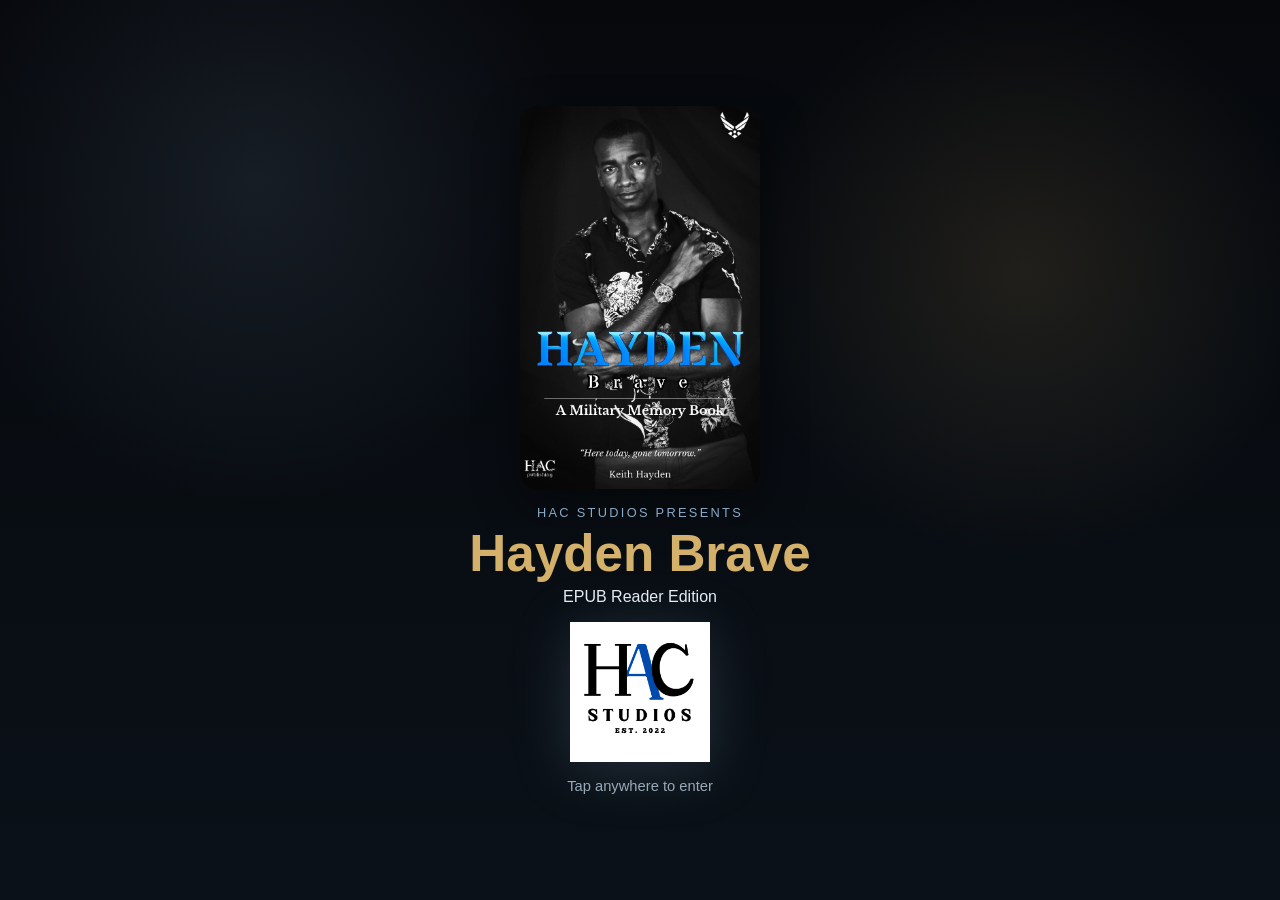
==== index.html @ 12d300ed "Initial commit" ====
<!DOCTYPE html>
<html lang="en">
<head>
    <meta charset="UTF-8">
    <meta name="viewport" content="width=device-width, initial-scale=1.0, maximum-scale=1.0, user-scalable=no">
    <meta name="theme-color" content="#0e141b">
    <title>Hayden Brave | eReader</title>
    <link rel="stylesheet" href="style.css">
</head>
<body class="theme-dark">
    <div id="dev-splash" class="dev-splash" role="button" aria-label="Dismiss splash screen">
        <div class="dev-splash-inner">
            <img src="assets/hayden-brave-cover.jpg" alt="Hayden Brave cover" class="splash-cover">
            <div class="splash-text-block">
                <p class="splash-kicker">HAC Studios presents</p>
                <h1 class="splash-title">Hayden Brave</h1>
                <p class="splash-subtitle">EPUB Reader Edition</p>
            </div>
            <div class="dev-logo-mark">
                <img src="assets/HAC_studios_logo_2026.png" alt="HAC Studios logo" class="dev-logo-img">
            </div>
            <p class="splash-hint">Tap anywhere to enter</p>
        </div>
    </div>

    <div id="app-container">
        <nav id="hud-top" class="hud-element" aria-label="Reader controls">
            <button id="menu-btn" type="button" aria-controls="side-menu" aria-expanded="false">Contents</button>
            <span class="book-title">Hayden Brave</span>

            <div class="hud-controls">
                <div id="font-controls" class="control-group" aria-label="Font size controls">
                    <button id="font-decrease" type="button" onclick="changeFontSize(-1)">A-</button>
                    <button id="font-increase" type="button" onclick="changeFontSize(1)">A+</button>
                </div>

                <div id="theme-controls" class="control-group" aria-label="Theme controls">
                    <button type="button" data-theme="light">Light</button>
                    <button type="button" data-theme="sepia">Sepia</button>
                    <button type="button" data-theme="dark">Dark</button>
                </div>

                <div id="window-controls" class="control-group" aria-label="Window controls">
                    <button id="fullscreen-btn" type="button" aria-pressed="false" title="Toggle fullscreen">Fullscreen</button>
                </div>
            </div>
        </nav>

        <aside id="side-menu" class="closed" aria-label="Table of Contents">
            <div class="side-menu-header">
                <h2>Table of Contents</h2>
                <button id="menu-close-btn" type="button" aria-label="Close table of contents">Close</button>
            </div>
            <ul id="toc-list"></ul>
        </aside>

        <div id="viewer" aria-label="Book reader"></div>

        <nav id="hud-bottom" class="hud-element" aria-label="Reading status">
            <div class="hud-left">
                <span id="location-indicator">Opening Hayden Brave...</span>
            </div>
            <div class="hud-right">
                <span id="hud-hint">Tap center for controls</span>
            </div>
        </nav>
    </div>

    <script src="assets/vendor/jszip.min.js"></script>
    <script src="assets/vendor/epub.min.js"></script>
    <script src="assets/vendor/hammer.min.js"></script>
    <script src="app.js"></script>
</body>
</html>
---- style.css ----
:root {
    --bg: #0b1117;
    --panel: rgba(13, 19, 27, 0.95);
    --panel-border: rgba(152, 176, 194, 0.28);
    --text-main: #e7edf4;
    --text-muted: #9aa9b8;
    --accent-brass: #d4b16a;
    --accent-steel: #89a8c6;
    --shadow-strong: 0 20px 60px rgba(0, 0, 0, 0.45);
}

html,
body {
    margin: 0;
    width: 100%;
    height: 100%;
}

body {
    background:
        radial-gradient(circle at top, rgba(115, 145, 169, 0.12), transparent 28%),
        linear-gradient(180deg, #0e141b 0%, #070a0e 100%);
    color: var(--text-main);
    font-family: "Segoe UI", Tahoma, Geneva, Verdana, sans-serif;
    overflow: hidden;
    touch-action: none;
}

#app-container {
    position: relative;
    width: 100vw;
    height: 100vh;
}

#viewer {
    position: relative;
    z-index: 1;
    width: 100%;
    height: 100%;
}

#viewer iframe {
    position: absolute;
    inset: 0;
    z-index: 1;
}

.hud-element {
    position: fixed !important;
    left: 0 !important;
    width: 100% !important;
    min-height: 68px !important;
    padding: 0 18px;
    box-sizing: border-box;
    display: flex !important;
    align-items: center;
    justify-content: space-between;
    gap: 16px;
    background: var(--panel) !important;
    color: var(--text-main) !important;
    border-color: var(--panel-border);
    z-index: 2147483647 !important;
    pointer-events: none;
    transition: transform 0.28s ease, opacity 0.28s ease;
    will-change: transform;
    backdrop-filter: blur(14px);
}

.hud-element.visible {
    transform: translateY(0) !important;
    opacity: 1 !important;
    pointer-events: auto !important;
}

#hud-top {
    top: 0;
    transform: translateY(-100%);
    border-bottom: 1px solid var(--panel-border);
}

#hud-bottom {
    bottom: 0;
    transform: translateY(100%);
    border-top: 1px solid var(--panel-border);
}

.book-title {
    flex: 1;
    min-width: 0;
    font-size: 1rem;
    font-weight: 700;
    letter-spacing: 0.08em;
    text-transform: uppercase;
    text-align: center;
}

.hud-controls {
    display: flex;
    align-items: center;
    gap: 10px;
}

.control-group {
    display: flex;
    align-items: center;
    gap: 8px;
}

button {
    border: 1px solid currentColor;
    border-radius: 999px;
    background: transparent;
    color: inherit;
    padding: 8px 12px;
    font: inherit;
    cursor: pointer;
}

button:hover,
button:focus-visible {
    background: rgba(255, 255, 255, 0.08);
    outline: none;
}

#menu-btn,
#fullscreen-btn {
    flex-shrink: 0;
}

#side-menu {
    position: fixed;
    top: 0;
    left: 0;
    z-index: 30;
    width: min(320px, 84vw);
    height: 100%;
    transform: translateX(-100%);
    transition: transform 0.3s ease;
    background:
        linear-gradient(180deg, rgba(9, 14, 19, 0.97) 0%, rgba(17, 24, 31, 0.97) 100%);
    color: var(--text-main);
    border-right: 1px solid rgba(137, 168, 198, 0.24);
    box-shadow: var(--shadow-strong);
    padding: 18px 18px 112px;
    box-sizing: border-box;
    overflow-y: auto;
    -webkit-overflow-scrolling: touch;
    touch-action: pan-y;
}

#side-menu.open {
    transform: translateX(0);
}

.side-menu-header {
    display: flex;
    align-items: center;
    justify-content: space-between;
    gap: 12px;
    margin-bottom: 14px;
}

.side-menu-header h2 {
    margin: 0;
    font-size: 1rem;
    letter-spacing: 0.08em;
    text-transform: uppercase;
}

#toc-list {
    list-style: none;
    margin: 0;
    padding: 0;
}

#toc-list li {
    margin: 0;
}

#toc-list button {
    width: 100%;
    border: 0;
    border-radius: 10px;
    padding: 12px 12px 12px calc(12px + (var(--toc-depth, 0) * 14px));
    text-align: left;
    color: inherit;
    line-height: 1.35;
}

#toc-list button:hover,
#toc-list button:focus-visible {
    background: rgba(255, 255, 255, 0.08);
}

.hud-left,
.hud-right {
    display: flex;
    align-items: center;
    gap: 10px;
}

#location-indicator {
    font-weight: 600;
}

#hud-hint {
    color: var(--text-muted);
    font-size: 0.92rem;
}

#dev-splash {
    position: fixed;
    inset: 0;
    z-index: 9999999;
    display: flex;
    align-items: center;
    justify-content: center;
    padding: 24px;
    box-sizing: border-box;
    background:
        radial-gradient(circle at 20% 20%, rgba(137, 168, 198, 0.12), transparent 26%),
        radial-gradient(circle at 80% 30%, rgba(212, 177, 106, 0.12), transparent 24%),
        linear-gradient(180deg, #06080c 0%, #0a1118 100%);
    opacity: 1;
    pointer-events: auto;
    transition: opacity 0.36s ease, transform 0.36s ease;
}

.dev-splash-inner {
    width: min(460px, 100%);
    display: flex;
    flex-direction: column;
    align-items: center;
    gap: 16px;
    text-align: center;
    transform: translateY(0);
    transition: transform 0.36s ease;
}

.splash-cover {
    width: min(240px, 54vw);
    border-radius: 16px;
    box-shadow: 0 18px 46px rgba(0, 0, 0, 0.45);
}

.splash-text-block {
    display: flex;
    flex-direction: column;
    gap: 8px;
}

.splash-kicker,
.splash-subtitle,
.splash-hint {
    margin: 0;
}

.splash-kicker {
    color: var(--accent-steel);
    letter-spacing: 0.18em;
    text-transform: uppercase;
    font-size: 0.8rem;
}

.splash-title {
    margin: 0;
    color: var(--accent-brass);
    font-size: clamp(2rem, 6vw, 3.2rem);
    line-height: 1;
}

.splash-subtitle {
    color: var(--text-main);
    font-size: 1rem;
}

.dev-logo-img {
    width: min(140px, 36vw);
    height: auto;
    display: block;
    filter: drop-shadow(0 8px 28px rgba(137, 168, 198, 0.2));
}

.splash-hint {
    color: var(--text-muted);
    font-size: 0.92rem;
}

#dev-splash.splash-hidden {
    opacity: 0;
    transform: scale(0.985);
    pointer-events: none;
}

body.splash-active .hud-element {
    visibility: hidden !important;
    pointer-events: none !important;
}

body.splash-active #viewer {
    filter: blur(2px) brightness(0.6);
}

body.theme-dark {
    --panel: rgba(13, 19, 27, 0.95);
    --panel-border: rgba(152, 176, 194, 0.28);
    --text-main: #e7edf4;
    --text-muted: #9aa9b8;
    background:
        radial-gradient(circle at top, rgba(115, 145, 169, 0.12), transparent 28%),
        linear-gradient(180deg, #0e141b 0%, #070a0e 100%);
}

body.theme-light {
    --panel: rgba(250, 250, 249, 0.96);
    --panel-border: rgba(88, 102, 116, 0.18);
    --text-main: #18202a;
    --text-muted: #5e6b78;
    background:
        radial-gradient(circle at top, rgba(103, 131, 155, 0.08), transparent 28%),
        linear-gradient(180deg, #f3f5f7 0%, #dfe6ec 100%);
}

body.theme-sepia {
    --panel: rgba(245, 237, 222, 0.96);
    --panel-border: rgba(129, 101, 72, 0.2);
    --text-main: #4e3928;
    --text-muted: #7c6650;
    background:
        radial-gradient(circle at top, rgba(166, 137, 98, 0.08), transparent 28%),
        linear-gradient(180deg, #f2e7d3 0%, #deceb4 100%);
}

body.theme-light #side-menu {
    color: #18202a;
    background: linear-gradient(180deg, rgba(250, 250, 249, 0.98) 0%, rgba(232, 237, 242, 0.98) 100%);
    border-right-color: rgba(88, 102, 116, 0.16);
}

body.theme-sepia #side-menu {
    color: #4e3928;
    background: linear-gradient(180deg, rgba(245, 237, 222, 0.98) 0%, rgba(227, 210, 185, 0.98) 100%);
    border-right-color: rgba(129, 101, 72, 0.18);
}

body.theme-dark #side-menu {
    color: #e7edf4;
}

body.is-fullscreen {
    cursor: none;
}

body.is-fullscreen .hud-element.visible,
body.is-fullscreen #side-menu.open {
    cursor: default;
}

@media (max-width: 900px) {
    .hud-element {
        min-height: 74px !important;
        padding: 0 12px;
        gap: 10px;
    }

    #hud-top {
        flex-wrap: wrap;
        justify-content: center;
        padding-top: 10px;
        padding-bottom: 10px;
    }

    .book-title {
        order: -1;
        width: 100%;
    }

    .hud-controls {
        width: 100%;
        justify-content: center;
        flex-wrap: wrap;
    }

    #hud-bottom {
        justify-content: center;
        gap: 6px;
        flex-wrap: wrap;
        padding-top: 10px;
        padding-bottom: 10px;
    }
}

@media (max-width: 640px) {
    button {
        padding: 8px 10px;
        font-size: 0.92rem;
    }

    #theme-controls {
        gap: 6px;
    }

    #theme-controls button {
        padding-inline: 9px;
    }

    #hud-hint {
        font-size: 0.84rem;
    }

    .splash-cover {
        width: min(220px, 64vw);
    }
}

@media (prefers-reduced-motion: reduce) {
    #dev-splash,
    .dev-splash-inner,
    .hud-element,
    #side-menu {
        transition: none !important;
    }
}
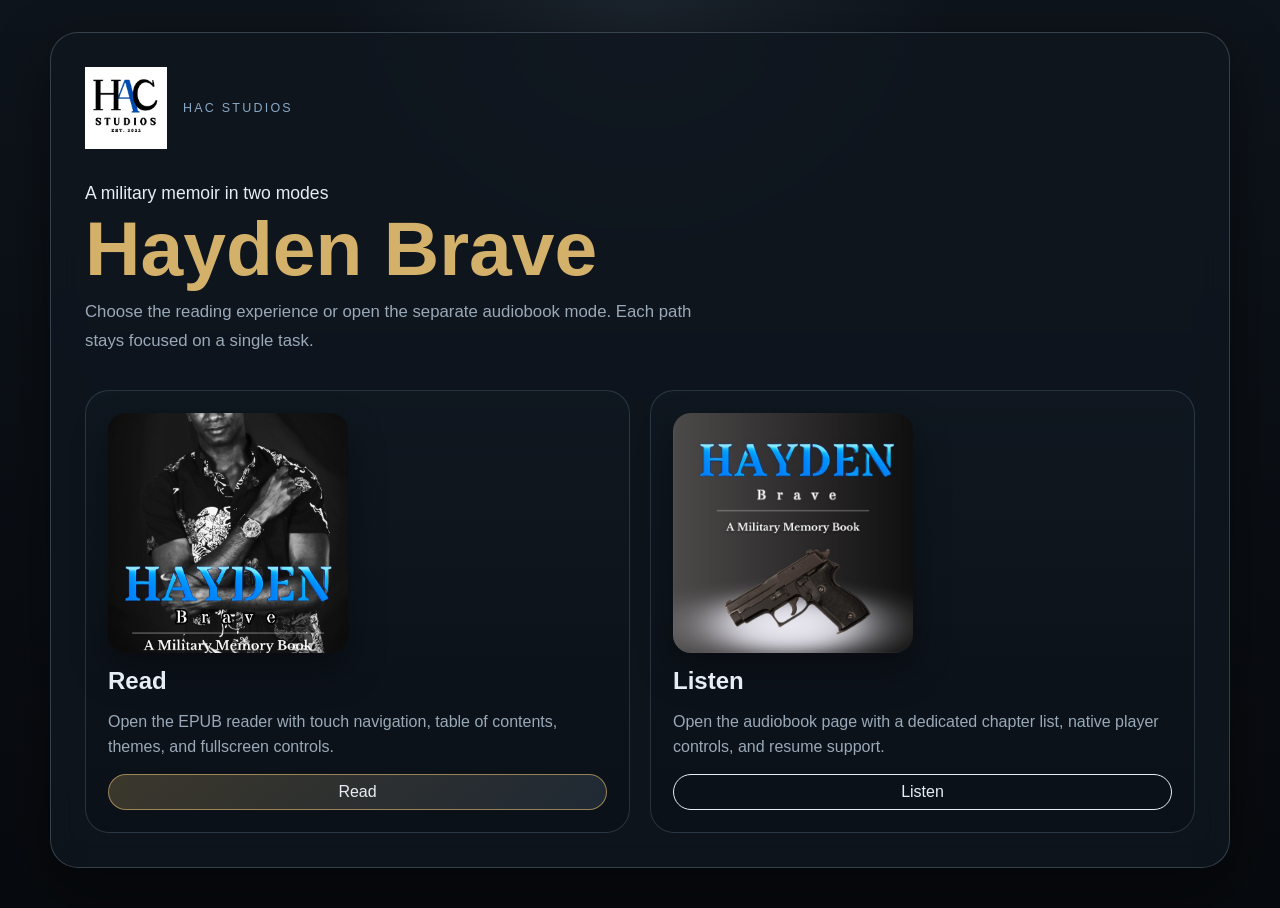
==== commit 11d1d52a: "Add separate audiobook mode" ====
--- a/index.html
+++ b/index.html
@@ -2,73 +2,44 @@
 <html lang="en">
 <head>
     <meta charset="UTF-8">
-    <meta name="viewport" content="width=device-width, initial-scale=1.0, maximum-scale=1.0, user-scalable=no">
+    <meta name="viewport" content="width=device-width, initial-scale=1.0">
     <meta name="theme-color" content="#0e141b">
-    <title>Hayden Brave | eReader</title>
+    <title>Hayden Brave | Read or Listen</title>
     <link rel="stylesheet" href="style.css">
 </head>
-<body class="theme-dark">
-    <div id="dev-splash" class="dev-splash" role="button" aria-label="Dismiss splash screen">
-        <div class="dev-splash-inner">
-            <img src="assets/hayden-brave-cover.jpg" alt="Hayden Brave cover" class="splash-cover">
-            <div class="splash-text-block">
-                <p class="splash-kicker">HAC Studios presents</p>
-                <h1 class="splash-title">Hayden Brave</h1>
-                <p class="splash-subtitle">EPUB Reader Edition</p>
+<body class="theme-dark home-page">
+    <main class="mode-shell">
+        <section class="hero-card">
+            <div class="hero-brand">
+                <img src="assets/HAC_studios_logo_2026.png" alt="HAC Studios logo" class="hero-logo">
+                <p class="eyebrow">HAC Studios</p>
             </div>
-            <div class="dev-logo-mark">
-                <img src="assets/HAC_studios_logo_2026.png" alt="HAC Studios logo" class="dev-logo-img">
+
+            <div class="hero-copy">
+                <p class="hero-kicker">A military memoir in two modes</p>
+                <h1>Hayden Brave</h1>
+                <p class="hero-summary">
+                    Choose the reading experience or open the separate audiobook mode.
+                    Each path stays focused on a single task.
+                </p>
             </div>
-            <p class="splash-hint">Tap anywhere to enter</p>
-        </div>
-    </div>
 
-    <div id="app-container">
-        <nav id="hud-top" class="hud-element" aria-label="Reader controls">
-            <button id="menu-btn" type="button" aria-controls="side-menu" aria-expanded="false">Contents</button>
-            <span class="book-title">Hayden Brave</span>
+            <div class="mode-grid">
+                <article class="mode-card">
+                    <img src="assets/hayden-brave-cover.jpg" alt="Hayden Brave book cover" class="mode-art">
+                    <h2>Read</h2>
+                    <p>Open the EPUB reader with touch navigation, table of contents, themes, and fullscreen controls.</p>
+                    <a class="button-link primary-link" href="reader.html">Read</a>
+                </article>
 
-            <div class="hud-controls">
-                <div id="font-controls" class="control-group" aria-label="Font size controls">
-                    <button id="font-decrease" type="button" onclick="changeFontSize(-1)">A-</button>
-                    <button id="font-increase" type="button" onclick="changeFontSize(1)">A+</button>
-                </div>
-
-                <div id="theme-controls" class="control-group" aria-label="Theme controls">
-                    <button type="button" data-theme="light">Light</button>
-                    <button type="button" data-theme="sepia">Sepia</button>
-                    <button type="button" data-theme="dark">Dark</button>
-                </div>
-
-                <div id="window-controls" class="control-group" aria-label="Window controls">
-                    <button id="fullscreen-btn" type="button" aria-pressed="false" title="Toggle fullscreen">Fullscreen</button>
-                </div>
+                <article class="mode-card">
+                    <img src="assets/hayden-brave-audio-cover.jpg" alt="Hayden Brave audiobook cover" class="mode-art">
+                    <h2>Listen</h2>
+                    <p>Open the audiobook page with a dedicated chapter list, native player controls, and resume support.</p>
+                    <a class="button-link" href="listen.html">Listen</a>
+                </article>
             </div>
-        </nav>
-
-        <aside id="side-menu" class="closed" aria-label="Table of Contents">
-            <div class="side-menu-header">
-                <h2>Table of Contents</h2>
-                <button id="menu-close-btn" type="button" aria-label="Close table of contents">Close</button>
-            </div>
-            <ul id="toc-list"></ul>
-        </aside>
-
-        <div id="viewer" aria-label="Book reader"></div>
-
-        <nav id="hud-bottom" class="hud-element" aria-label="Reading status">
-            <div class="hud-left">
-                <span id="location-indicator">Opening Hayden Brave...</span>
-            </div>
-            <div class="hud-right">
-                <span id="hud-hint">Tap center for controls</span>
-            </div>
-        </nav>
-    </div>
-
-    <script src="assets/vendor/jszip.min.js"></script>
-    <script src="assets/vendor/epub.min.js"></script>
-    <script src="assets/vendor/hammer.min.js"></script>
-    <script src="app.js"></script>
+        </section>
+    </main>
 </body>
 </html>
--- a/style.css
+++ b/style.css
@@ -1,6 +1,7 @@
 :root {
     --bg: #0b1117;
     --panel: rgba(13, 19, 27, 0.95);
+    --panel-soft: rgba(15, 22, 31, 0.82);
     --panel-border: rgba(152, 176, 194, 0.28);
     --text-main: #e7edf4;
     --text-muted: #9aa9b8;
@@ -13,7 +14,7 @@
 body {
     margin: 0;
     width: 100%;
-    height: 100%;
+    min-height: 100%;
 }
 
 body {
@@ -22,8 +23,203 @@
         linear-gradient(180deg, #0e141b 0%, #070a0e 100%);
     color: var(--text-main);
     font-family: "Segoe UI", Tahoma, Geneva, Verdana, sans-serif;
+}
+
+body.reader-page {
+    height: 100%;
     overflow: hidden;
     touch-action: none;
+}
+
+body.home-page,
+body.audiobook-page {
+    overflow-x: hidden;
+    overflow-y: auto;
+    touch-action: manipulation;
+}
+
+body.theme-dark {
+    --panel: rgba(13, 19, 27, 0.95);
+    --panel-soft: rgba(15, 22, 31, 0.82);
+    --panel-border: rgba(152, 176, 194, 0.28);
+    --text-main: #e7edf4;
+    --text-muted: #9aa9b8;
+    background:
+        radial-gradient(circle at top, rgba(115, 145, 169, 0.12), transparent 28%),
+        linear-gradient(180deg, #0e141b 0%, #070a0e 100%);
+}
+
+body.theme-light {
+    --panel: rgba(250, 250, 249, 0.96);
+    --panel-soft: rgba(239, 244, 248, 0.92);
+    --panel-border: rgba(88, 102, 116, 0.18);
+    --text-main: #18202a;
+    --text-muted: #5e6b78;
+    background:
+        radial-gradient(circle at top, rgba(103, 131, 155, 0.08), transparent 28%),
+        linear-gradient(180deg, #f3f5f7 0%, #dfe6ec 100%);
+}
+
+body.theme-sepia {
+    --panel: rgba(245, 237, 222, 0.96);
+    --panel-soft: rgba(236, 225, 204, 0.92);
+    --panel-border: rgba(129, 101, 72, 0.2);
+    --text-main: #4e3928;
+    --text-muted: #7c6650;
+    background:
+        radial-gradient(circle at top, rgba(166, 137, 98, 0.08), transparent 28%),
+        linear-gradient(180deg, #f2e7d3 0%, #deceb4 100%);
+}
+
+a {
+    color: inherit;
+    text-decoration: none;
+}
+
+button,
+.button-link {
+    display: inline-flex;
+    align-items: center;
+    justify-content: center;
+    gap: 8px;
+    border: 1px solid currentColor;
+    border-radius: 999px;
+    background: transparent;
+    color: inherit;
+    padding: 8px 12px;
+    font: inherit;
+    cursor: pointer;
+    text-decoration: none;
+    transition: background 0.2s ease, border-color 0.2s ease, transform 0.2s ease;
+}
+
+button:hover,
+button:focus-visible,
+.button-link:hover,
+.button-link:focus-visible {
+    background: rgba(255, 255, 255, 0.08);
+    outline: none;
+}
+
+.primary-link {
+    background: linear-gradient(135deg, rgba(212, 177, 106, 0.24), rgba(137, 168, 198, 0.16));
+    border-color: rgba(212, 177, 106, 0.65);
+}
+
+.inline-link {
+    padding-inline: 14px;
+}
+
+.eyebrow {
+    margin: 0;
+    color: var(--accent-steel);
+    letter-spacing: 0.18em;
+    text-transform: uppercase;
+    font-size: 0.78rem;
+}
+
+.mode-shell,
+.listen-shell {
+    width: min(1180px, calc(100% - 32px));
+    margin: 0 auto;
+    padding: 32px 0 40px;
+    box-sizing: border-box;
+}
+
+.hero-card,
+.player-panel,
+.chapters-panel {
+    background: var(--panel-soft);
+    border: 1px solid var(--panel-border);
+    box-shadow: var(--shadow-strong);
+    backdrop-filter: blur(14px);
+}
+
+.hero-card {
+    min-height: calc(100vh - 64px);
+    border-radius: 28px;
+    padding: 34px;
+    box-sizing: border-box;
+    display: flex;
+    flex-direction: column;
+    justify-content: space-between;
+    gap: 28px;
+}
+
+.hero-brand {
+    display: flex;
+    align-items: center;
+    gap: 16px;
+}
+
+.hero-logo {
+    width: 82px;
+    height: auto;
+}
+
+.hero-copy {
+    max-width: 720px;
+}
+
+.hero-copy h1,
+.listen-header h1 {
+    margin: 8px 0 14px;
+    font-size: clamp(2.8rem, 7vw, 4.8rem);
+    line-height: 0.94;
+    color: var(--accent-brass);
+}
+
+.hero-kicker,
+.hero-summary {
+    margin: 0;
+}
+
+.hero-kicker {
+    color: var(--text-main);
+    font-size: 1.1rem;
+}
+
+.hero-summary {
+    max-width: 620px;
+    color: var(--text-muted);
+    font-size: 1.05rem;
+    line-height: 1.7;
+}
+
+.mode-grid {
+    display: grid;
+    grid-template-columns: repeat(2, minmax(0, 1fr));
+    gap: 20px;
+}
+
+.mode-card {
+    padding: 22px;
+    border-radius: 24px;
+    background: linear-gradient(180deg, rgba(16, 24, 33, 0.86) 0%, rgba(11, 17, 24, 0.92) 100%);
+    border: 1px solid rgba(137, 168, 198, 0.22);
+    display: flex;
+    flex-direction: column;
+    gap: 14px;
+}
+
+.mode-art {
+    width: min(100%, 240px);
+    aspect-ratio: 1 / 1;
+    object-fit: cover;
+    border-radius: 18px;
+    box-shadow: 0 18px 36px rgba(0, 0, 0, 0.35);
+}
+
+.mode-card h2,
+.player-panel h2,
+.chapters-header h2 {
+    margin: 0;
+}
+
+.mode-card p {
+    margin: 0;
+    color: var(--text-muted);
+    line-height: 1.6;
 }
 
 #app-container {
@@ -104,22 +300,6 @@
     display: flex;
     align-items: center;
     gap: 8px;
-}
-
-button {
-    border: 1px solid currentColor;
-    border-radius: 999px;
-    background: transparent;
-    color: inherit;
-    padding: 8px 12px;
-    font: inherit;
-    cursor: pointer;
-}
-
-button:hover,
-button:focus-visible {
-    background: rgba(255, 255, 255, 0.08);
-    outline: none;
 }
 
 #menu-btn,
@@ -152,6 +332,18 @@
     transform: translateX(0);
 }
 
+body.theme-light #side-menu {
+    color: #18202a;
+    background: linear-gradient(180deg, rgba(250, 250, 249, 0.98) 0%, rgba(232, 237, 242, 0.98) 100%);
+    border-right-color: rgba(88, 102, 116, 0.16);
+}
+
+body.theme-sepia #side-menu {
+    color: #4e3928;
+    background: linear-gradient(180deg, rgba(245, 237, 222, 0.98) 0%, rgba(227, 210, 185, 0.98) 100%);
+    border-right-color: rgba(129, 101, 72, 0.18);
+}
+
 .side-menu-header {
     display: flex;
     align-items: center;
@@ -301,52 +493,6 @@
     filter: blur(2px) brightness(0.6);
 }
 
-body.theme-dark {
-    --panel: rgba(13, 19, 27, 0.95);
-    --panel-border: rgba(152, 176, 194, 0.28);
-    --text-main: #e7edf4;
-    --text-muted: #9aa9b8;
-    background:
-        radial-gradient(circle at top, rgba(115, 145, 169, 0.12), transparent 28%),
-        linear-gradient(180deg, #0e141b 0%, #070a0e 100%);
-}
-
-body.theme-light {
-    --panel: rgba(250, 250, 249, 0.96);
-    --panel-border: rgba(88, 102, 116, 0.18);
-    --text-main: #18202a;
-    --text-muted: #5e6b78;
-    background:
-        radial-gradient(circle at top, rgba(103, 131, 155, 0.08), transparent 28%),
-        linear-gradient(180deg, #f3f5f7 0%, #dfe6ec 100%);
-}
-
-body.theme-sepia {
-    --panel: rgba(245, 237, 222, 0.96);
-    --panel-border: rgba(129, 101, 72, 0.2);
-    --text-main: #4e3928;
-    --text-muted: #7c6650;
-    background:
-        radial-gradient(circle at top, rgba(166, 137, 98, 0.08), transparent 28%),
-        linear-gradient(180deg, #f2e7d3 0%, #deceb4 100%);
-}
-
-body.theme-light #side-menu {
-    color: #18202a;
-    background: linear-gradient(180deg, rgba(250, 250, 249, 0.98) 0%, rgba(232, 237, 242, 0.98) 100%);
-    border-right-color: rgba(88, 102, 116, 0.16);
-}
-
-body.theme-sepia #side-menu {
-    color: #4e3928;
-    background: linear-gradient(180deg, rgba(245, 237, 222, 0.98) 0%, rgba(227, 210, 185, 0.98) 100%);
-    border-right-color: rgba(129, 101, 72, 0.18);
-}
-
-body.theme-dark #side-menu {
-    color: #e7edf4;
-}
-
 body.is-fullscreen {
     cursor: none;
 }
@@ -354,6 +500,163 @@
 body.is-fullscreen .hud-element.visible,
 body.is-fullscreen #side-menu.open {
     cursor: default;
+}
+
+.listen-header {
+    display: flex;
+    align-items: flex-start;
+    justify-content: space-between;
+    gap: 18px;
+    margin-bottom: 24px;
+}
+
+.listen-layout {
+    display: grid;
+    grid-template-columns: minmax(320px, 420px) minmax(0, 1fr);
+    gap: 20px;
+}
+
+.player-panel,
+.chapters-panel {
+    border-radius: 24px;
+    padding: 24px;
+    box-sizing: border-box;
+}
+
+.player-panel {
+    display: flex;
+    flex-direction: column;
+    gap: 14px;
+    position: sticky;
+    top: 24px;
+}
+
+.audio-cover {
+    width: min(100%, 320px);
+    aspect-ratio: 1 / 1;
+    object-fit: cover;
+    border-radius: 22px;
+    box-shadow: 0 24px 42px rgba(0, 0, 0, 0.32);
+}
+
+.player-label,
+.current-chapter-title,
+.audio-status {
+    margin: 0;
+}
+
+.player-label {
+    color: var(--text-muted);
+    text-transform: uppercase;
+    letter-spacing: 0.14em;
+    font-size: 0.78rem;
+}
+
+.current-chapter-title {
+    color: var(--accent-brass);
+    font-size: 1.1rem;
+    line-height: 1.5;
+}
+
+.audio-element {
+    width: 100%;
+}
+
+.audio-actions {
+    display: flex;
+    gap: 10px;
+    flex-wrap: wrap;
+}
+
+.audio-status {
+    min-height: 24px;
+    color: var(--text-muted);
+    line-height: 1.5;
+}
+
+.audio-status.error {
+    color: #f2a39d;
+}
+
+.chapters-header {
+    display: flex;
+    align-items: center;
+    justify-content: space-between;
+    gap: 12px;
+    margin-bottom: 14px;
+}
+
+.chapter-count {
+    color: var(--text-muted);
+    font-size: 0.92rem;
+}
+
+.audio-chapter-list {
+    list-style: none;
+    margin: 0;
+    padding: 0;
+    display: flex;
+    flex-direction: column;
+    gap: 10px;
+}
+
+.audio-chapter-list li {
+    margin: 0;
+}
+
+.chapter-button {
+    width: 100%;
+    border-radius: 16px;
+    border: 1px solid rgba(137, 168, 198, 0.18);
+    background: rgba(255, 255, 255, 0.02);
+    padding: 14px 16px;
+    box-sizing: border-box;
+    display: flex;
+    align-items: center;
+    justify-content: space-between;
+    gap: 14px;
+    text-align: left;
+}
+
+.chapter-button.active {
+    background: linear-gradient(135deg, rgba(212, 177, 106, 0.16), rgba(137, 168, 198, 0.18));
+    border-color: rgba(212, 177, 106, 0.54);
+}
+
+.chapter-meta {
+    display: flex;
+    flex-direction: column;
+    gap: 4px;
+}
+
+.chapter-index {
+    color: var(--text-muted);
+    font-size: 0.82rem;
+    letter-spacing: 0.1em;
+    text-transform: uppercase;
+}
+
+.chapter-title {
+    color: var(--text-main);
+    line-height: 1.45;
+}
+
+.chapter-state {
+    color: var(--accent-steel);
+    font-size: 0.9rem;
+    white-space: nowrap;
+}
+
+@media (max-width: 980px) {
+    .listen-layout,
+    .mode-grid {
+        grid-template-columns: 1fr;
+    }
+
+    .player-panel {
+        position: relative;
+        top: 0;
+    }
 }
 
 @media (max-width: 900px) {
@@ -390,8 +693,36 @@
     }
 }
 
+@media (max-width: 720px) {
+    .mode-shell,
+    .listen-shell {
+        width: min(100% - 20px, 1180px);
+        padding-top: 20px;
+        padding-bottom: 24px;
+    }
+
+    .hero-card,
+    .player-panel,
+    .chapters-panel {
+        border-radius: 22px;
+        padding: 18px;
+    }
+
+    .listen-header {
+        flex-direction: column;
+        align-items: stretch;
+    }
+
+    .listen-nav {
+        display: flex;
+        gap: 10px;
+        flex-wrap: wrap;
+    }
+}
+
 @media (max-width: 640px) {
-    button {
+    button,
+    .button-link {
         padding: 8px 10px;
         font-size: 0.92rem;
     }
@@ -404,12 +735,18 @@
         padding-inline: 9px;
     }
 
-    #hud-hint {
+    #hud-hint,
+    .chapter-count {
         font-size: 0.84rem;
     }
 
     .splash-cover {
         width: min(220px, 64vw);
+    }
+
+    .chapter-button {
+        align-items: flex-start;
+        flex-direction: column;
     }
 }
 
@@ -417,7 +754,9 @@
     #dev-splash,
     .dev-splash-inner,
     .hud-element,
-    #side-menu {
+    #side-menu,
+    button,
+    .button-link {
         transition: none !important;
     }
 }
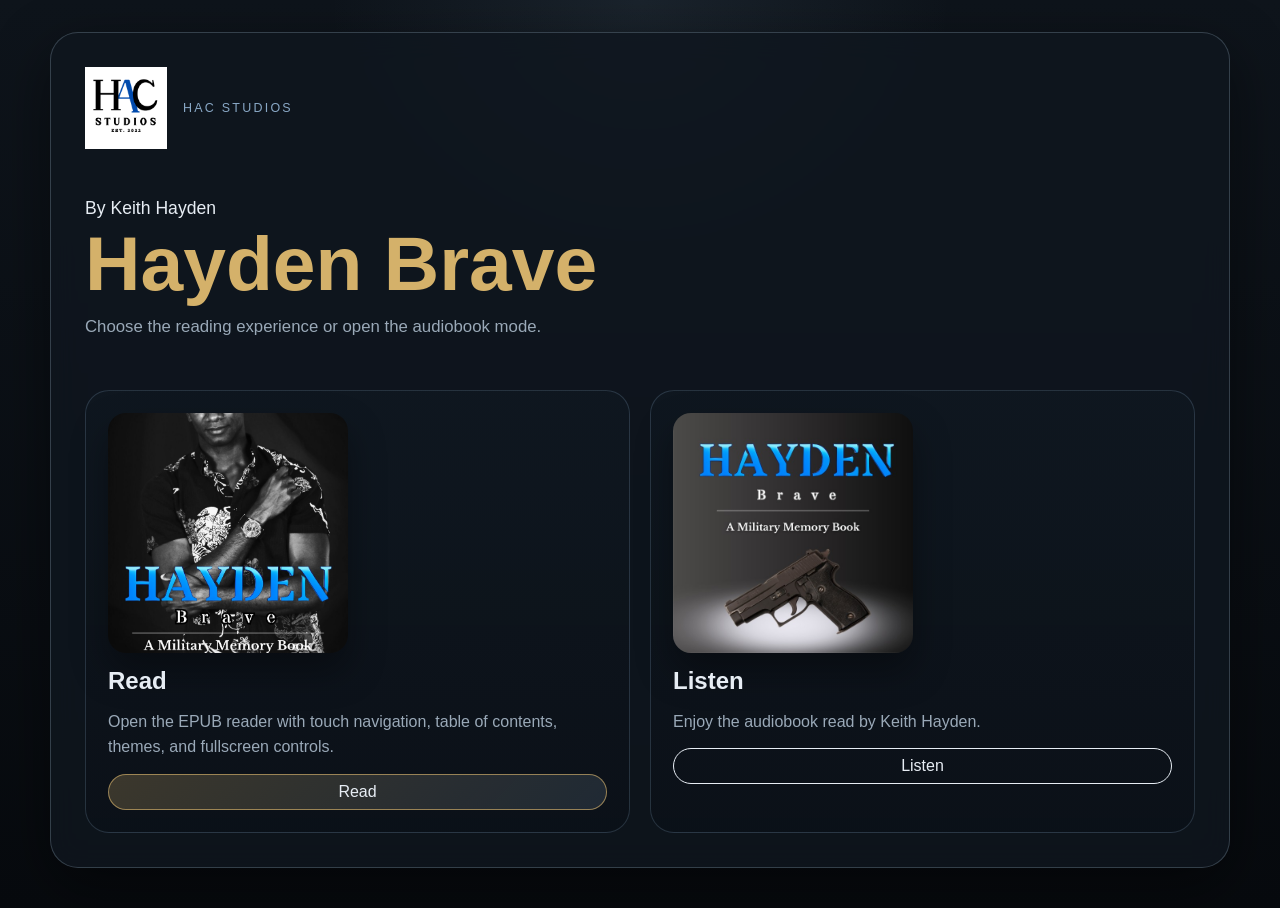
==== commit c01f8860: "Adjusted homescreen text" ====
--- a/index.html
+++ b/index.html
@@ -16,11 +16,10 @@
             </div>
 
             <div class="hero-copy">
-                <p class="hero-kicker">A military memoir in two modes</p>
+                <p class="hero-kicker">By Keith Hayden</p>
                 <h1>Hayden Brave</h1>
                 <p class="hero-summary">
-                    Choose the reading experience or open the separate audiobook mode.
-                    Each path stays focused on a single task.
+                    Choose the reading experience or open the audiobook mode.
                 </p>
             </div>
 
@@ -35,7 +34,7 @@
                 <article class="mode-card">
                     <img src="assets/hayden-brave-audio-cover.jpg" alt="Hayden Brave audiobook cover" class="mode-art">
                     <h2>Listen</h2>
-                    <p>Open the audiobook page with a dedicated chapter list, native player controls, and resume support.</p>
+                    <p>Enjoy the audiobook read by Keith Hayden.</p>
                     <a class="button-link" href="listen.html">Listen</a>
                 </article>
             </div>
